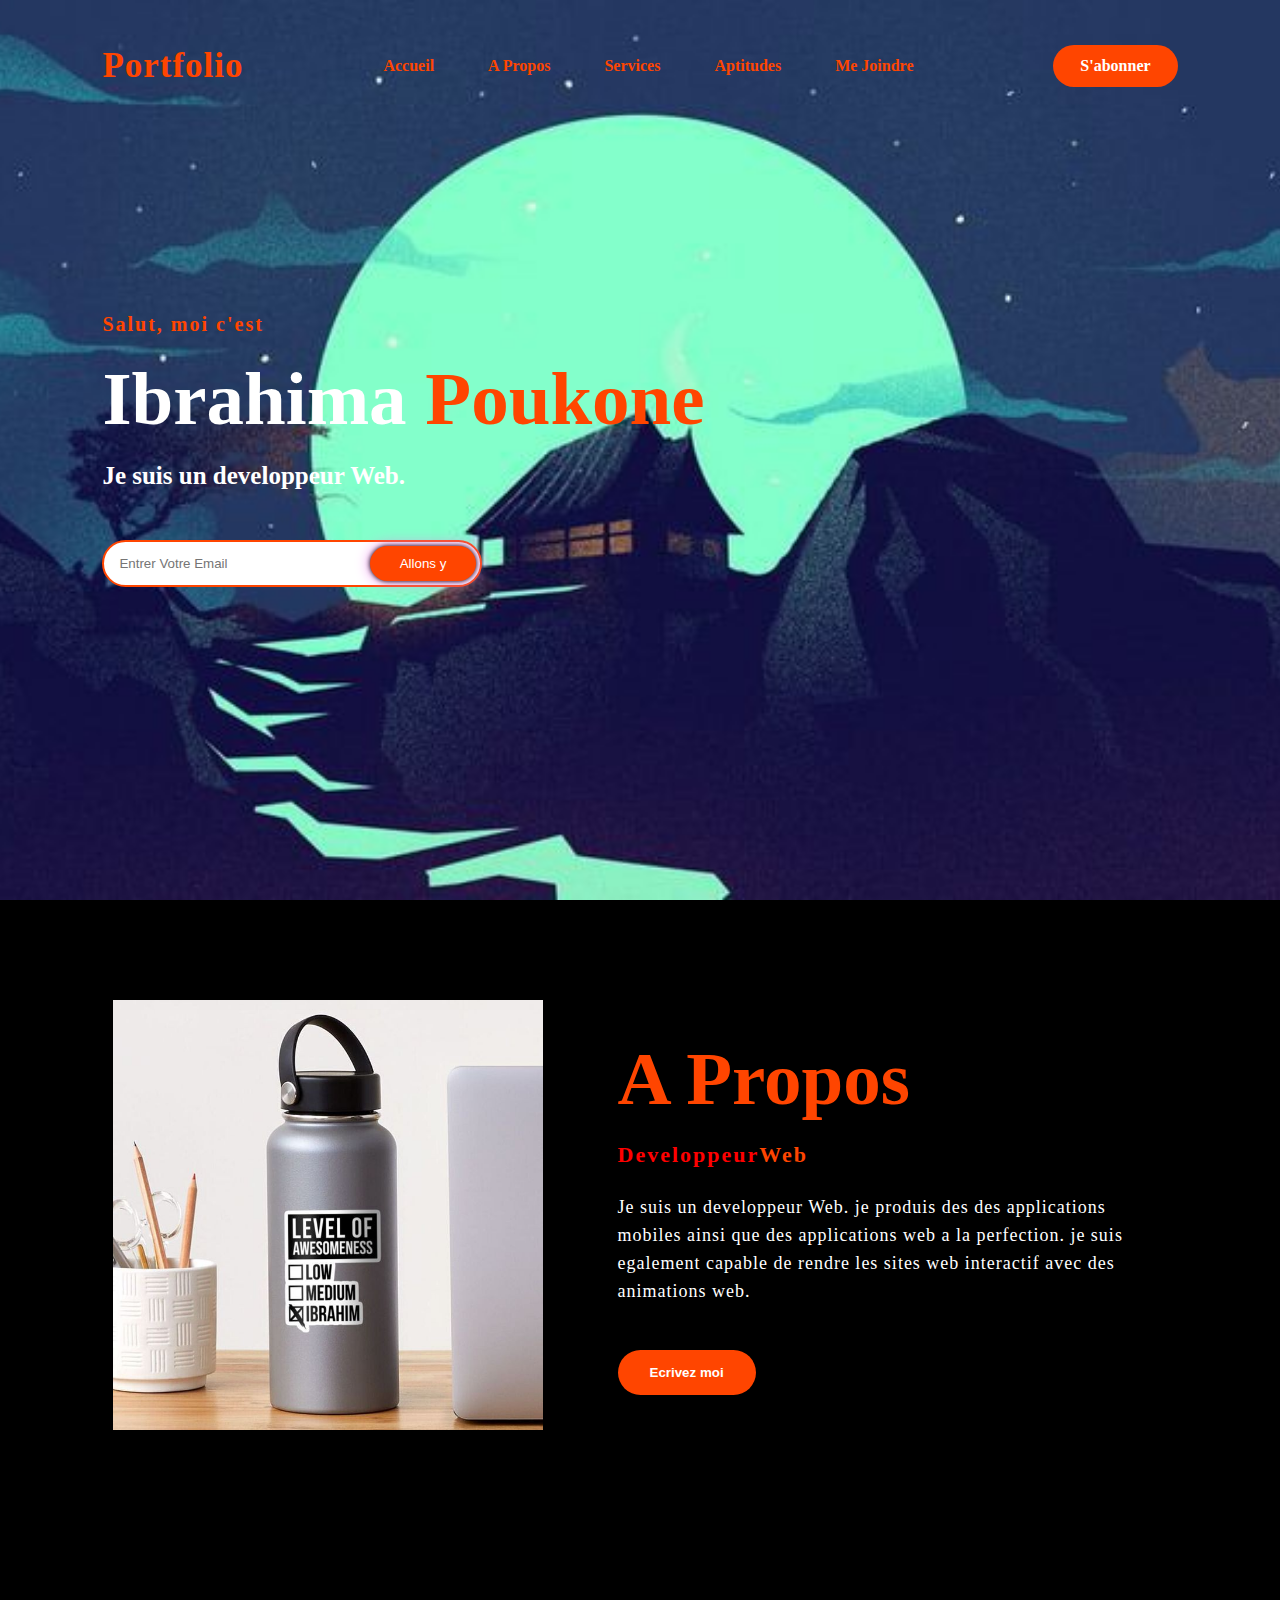
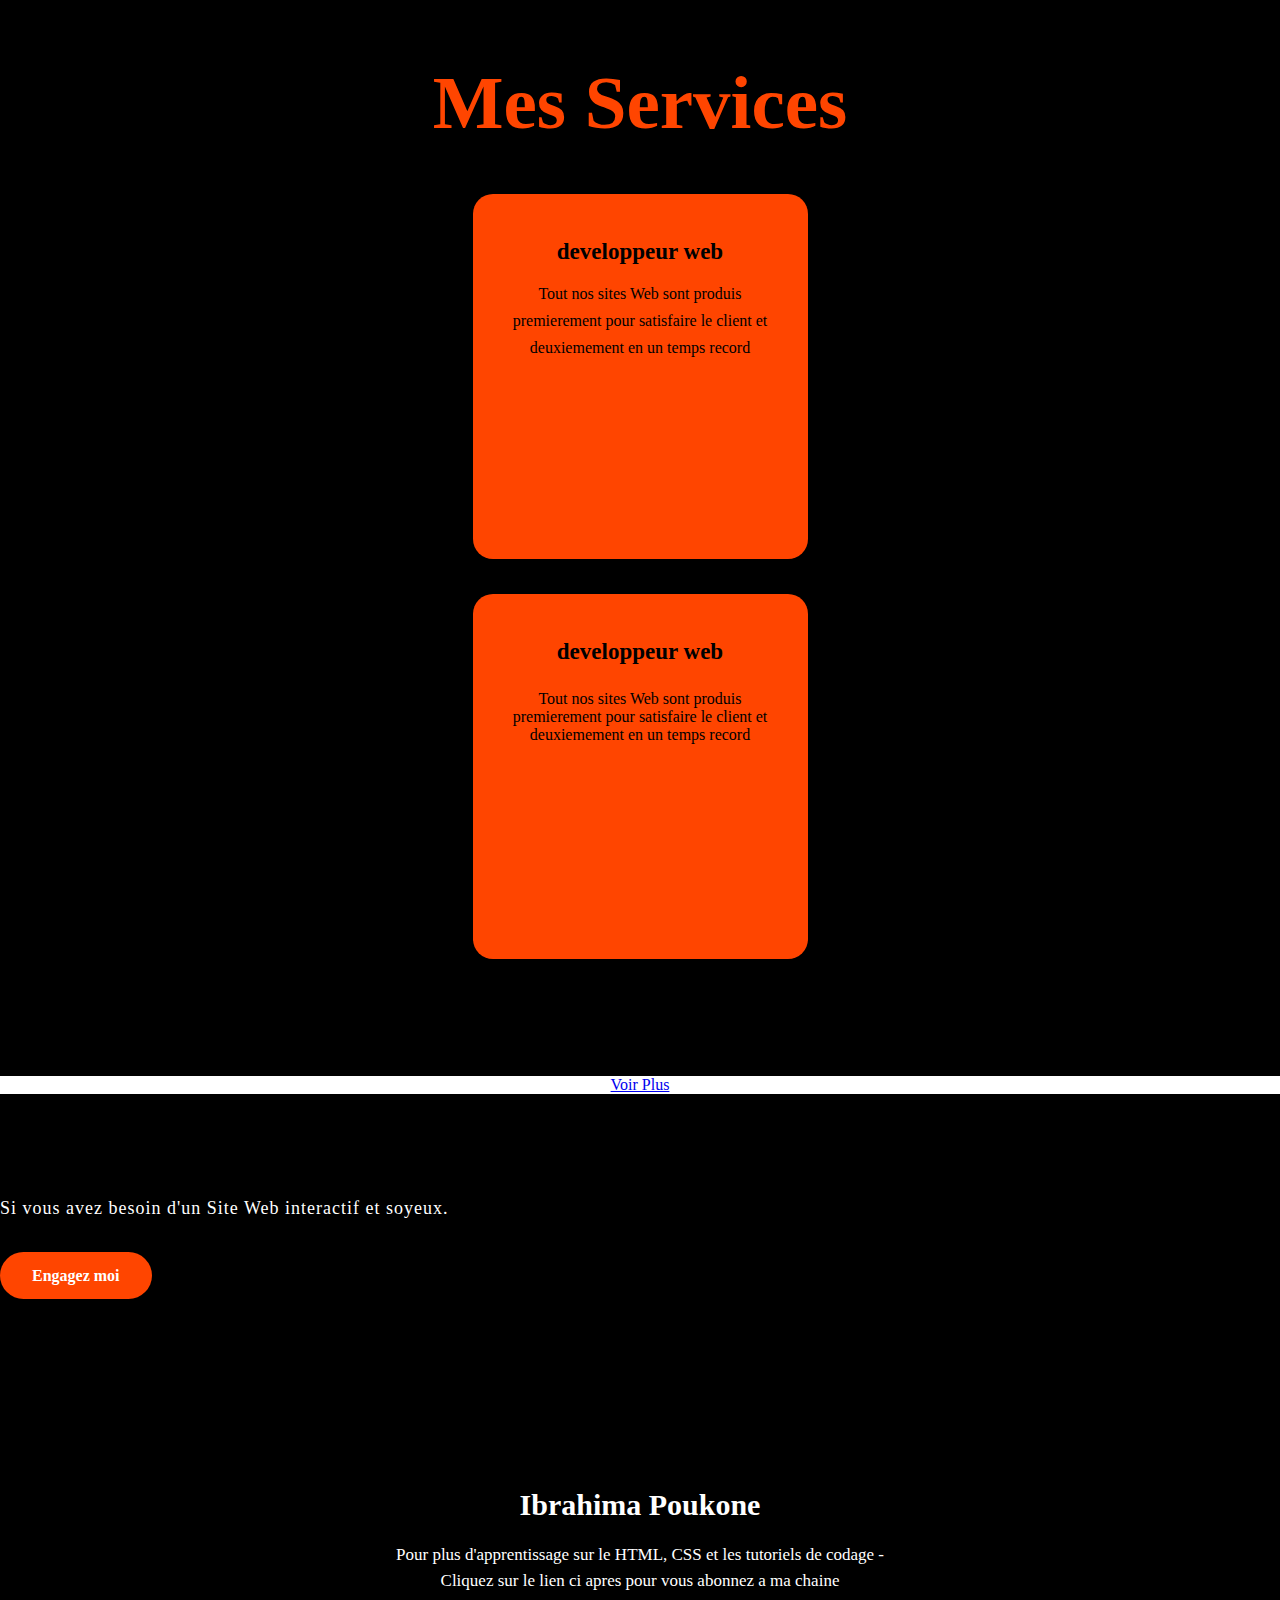
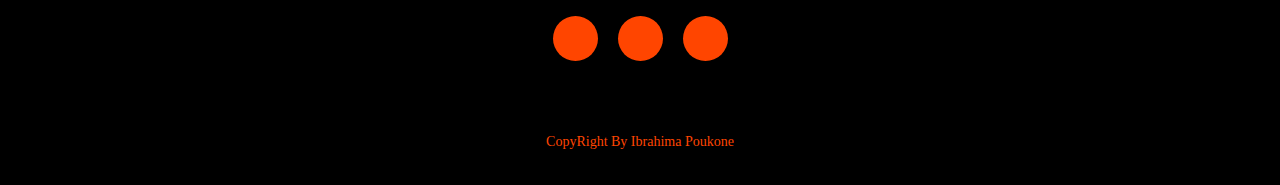
==== portfolio_ibrahima/Portfolio.html @ d2eabe91 "Ajout du portfolio Ibrahima" ====
<!DOCTYPE html>
<html lang="fr">
<head>
    <meta charset="UTF-8">
    <meta http-equiv="X-UA-Compatible" content="IE=edge">
    <meta name="viewport" content="width=device-width, initial-scale=1.0">
    <title>Portfolio Website</title>
    <link rel="preconnect" href="https://fonts.gstatic.com">
    <link rel="stylesheet" type="text/css" href="//fonts.googleapis.com/css?family=Josefin+Sans">
    <link rel="stylesheet" type="text/css" href="style.css">
    <link rel="stylesheet" href="https://cdnjs.cloudflare.com/ajax/libs/font-awesome/6.1.1/css/all.min.css" integrity="sha512-KfkfwYDsLkIlwQp6LFnl8zNdLGxu9YAA1QvwINks4PhcElQSvqcyVLLD9aMhXd13uQjoXtEKNosOWaZqXgel0g==" crossorigin="anonymous" referrerpolicy="no-referrer" />
</head>
<body>

    <div class="hero">
        <nav>
            <h2 class="logo">Portfolio</h2>
            <ul>
               <li><a href="#">Accueil</a></li>
               <li><a href="#about">A propos</a></li>
               <li><a href="#service">Services</a></li>
               <li><a href="#service">Aptitudes</a></li>
               <li><a href="#Me joindre">Me joindre</a></li>
            </ul>
            <a href="#" class="btn">S'abonner</a>
        </nav>

        <div class="content">
            <h4>Salut, moi c'est </h4>
            <h1>Ibrahima<span> Poukone</span></h1>
            <h3>Je suis un developpeur Web.</h3>
            <div class="newslatter">
                <form>
                    <input type="email" name="email" id="mail" placeholder="Entrer Votre Email">
                    <input type="submit" name="soumettre" value="Allons y">
                </form>     
            </div>
        </div>
    </div>
    <section class="about" id="about">
        <div class="main">
            <img src="backg.jpg" alt="backg">
            <div class="about-text">
                <h2>A propos</h2>
                <h5>developpeur<span>Web</span></h5>
                <p>Je suis un developpeur Web. je produis des des applications mobiles
                    ainsi que des applications web a la perfection. je suis egalement capable 
                    de rendre les sites web interactif avec des animations web. 
                </p>
                <button type="button">Ecrivez moi</button>
            </div>

        </div>
    </section> 
    <div class="service" id="service">
        <div class="title">
            <h2>Mes Services</h2>   
        </div>
        <div class="box">
            <div class="card">
                <i class="fas fa-bars"></i>
                <h5>developpeur web</h5>
                <div class="pra">
                    <p>Tout nos sites Web sont produis premierement pour satisfaire le client 
                        et deuxiemement en un temps record
                    </p>
                </div>
            </div>
        </div>
                    <div class="box">
                        <div class="card">
                            <i class="fa fa-code"></i>
                            <h5>developpeur web</h5>
                            <div class="pra">
                            </div>
                                <p>Tout nos sites Web sont produis premierement pour satisfaire le client 
                                    et deuxiemement en un temps record
                                </p>
                        </div>
                        </div>
                    </div>
                                
                                
                    <p style="text-align: center;">
                      <a class="button" href="#">Voir Plus</a>
                    </p>
                </div> 
            </div>
        </div>
        
    </div> 
    <div class="Mejoindre" id="Me joindre">
        <p>Si vous avez besoin d'un Site Web interactif et soyeux.</p>
        <a class="button-two" href="#">Engagez moi</a>
    </div>
    <footer>
        <p>Ibrahima Poukone</p>
        <p>Pour plus d'apprentissage sur le HTML, CSS et les tutoriels de codage - Cliquez sur le lien ci apres pour vous abonnez a ma chaine</p>
        <div class="social">
            <a href="#"><i class="fab fa-facebook-f"></i></a>
            <a href="#"><i class="fab fa-instagram"></i></a>
            <a href="#"><i class="fab fa-dribbble"></i></a>
        </div>
        <p class="end">CopyRight By Ibrahima Poukone</p>

    </footer>
    
</body>
</html>
---- portfolio_ibrahima/style.css ----
*{
    padding: 0;
    margin: 0;
    font-family: , 'Josefin Sans', sans-serif; Sans-serif;
    box-sizing: border-box;
 }
 .hero{
     height: 100vh;
     width: 100%;
     background-image:url( background.jpg);
     background-size: cover;
     background-position: center;
 }
 nav{
     display: flex;
     align-items: center;
     justify-content: space-between ;
     padding-top: 45px;
     padding-left: 8%;
     padding-right: 8%;     
 }
 .logo{
     color: orangered ;
     font-size: 35px;
     letter-spacing: 1px;
     cursor: pointer;
 } 
 nav ul li{
     list-style-type: none;
     display: inline-block; 
     padding: 10px  25px;   
 }
 nav ul li a{
     color: orangered;
     text-decoration: double;
     font-weight: bold;
     text-transform: capitalize;
 }
 nav ul li a:hover{
     color: black;
     transition: .4s ;
 }
 .btn{
     background-color: orangered;
     color: white;
     text-decoration: double;
     border: 2px solid transparent;
     font-weight: bold;
     padding: 10px 25px;
     border-radius: 30px;
     transition: transform .4s;
 }
 .btn:hover{
     transform: scale(1.2);
 }
 .content{
     position: absolute;
     top: 50%;
     left: 8%;transform: translateY(-50%);
 }
 h1{
     color: white;
     margin: 20px 0px 20px;
     font-size: 75px;
 }
 h3{
     color: white;
     font-size: 25px;
     margin-bottom: 50px;
 }
 h4{
     color: orangered;
     font-size: 20px;
     letter-spacing: 2px;
 }
 .newslatter form{
     width: 380px;
     max-width: 100%;
     position: relative;
 }
 .newslatter form input:first-child{
     display: inline-block;
     width: 100%;
     padding: 14px 130px 14px 15px;
     border: 2px solid orangered;
     outline: none;
     border-radius: 30px;
 }
 .newslatter form input:last-child{
     position: absolute;
     display: inline-block;
     outline: none;
     border: none;  
     padding: 10px 30px;
    border-radius: 30px;
    background-color: orangered;   
    color: white;
    box-shadow: 0px 0px 5px black,0px 0px 15px violet;
    top: 6px;
    right: 6px;
 }
 span{
     color: orangered;
 }
 .about{
  width: 100%;
  padding: 100px 0px;
  background-color: black;   
 }
 .about img{
     height: auto;
     width: 430px;
 }
 .about-text{
     width: 550px;  
 }
 .main{
     width: 1130px;
     max-width: 95%;
     margin: 0 auto;
     display: flex;
     align-items: center;
     justify-content: space-around;  
 }
 .about-text h2{
     color: orangered;
     font-size: 75px;
     text-transform: capitalize;
     margin-bottom: 20px;
 }
 .about-text h5{
     color: red;
     letter-spacing: 2px;
     font-size: 22px;
     margin-bottom: 25px;
     text-transform: capitalize;
 }
 .about-text p{
     color: white;
     letter-spacing: 1px;
     line-height: 28px;
     font-size: 18px;
     margin-bottom: 45px;
 }
 button{
     background-color:orangered ;
     color: white;
     text-decoration: none;
     border: 2px solid transparent ;
     font-weight: bold;
     padding: 13px 30px;
     border-radius: 30px;
     transition: .4s;
 }
 button:hover{
     background-color: transparent;
     border: 2px solid orangered;
     cursor: pointer;
 }
.service{
    background: black;
    width: 100%;
    padding: 100px 0px;
}
.title h2{
    color: orangered;
    font-size: 75px;
    width: 1130px;
    margin: 30px auto;
    text-align: center;
}
.box{
    display: flex;
    justify-content: center; 
    align-items: center;
    min-height: 400px;
}
.card{
    height: 365px;
    width: 335px;
    padding: 20px 35px;
    background: orangered;
    border-radius: 20px;
    margin: 15px;
    position: relative;
    overflow: hidden;
    text-align: center;

}
.card i{
    font-size: 50px;
    display: block;
    text-align: center;
    margin:25px 0px ;
}
h5{
    color: black;
    font-size: 23px;
    margin-bottom: 15px;
}
.pra{
    font-size: 16px;
    line-height: 27px;
    margin-bottom: 25px;
}
.card.button{
    background-color:orangered ;
     color: white;
     text-decoration: none;
     border: 2px solid transparent ;
     font-weight: bold;
     padding: 13px 30px;
     border-radius: 30px;
     transition: .4s;
}
.contact-me{
    width: 100%;
    height: 290px;
    background: orangered;
    display: flex;
    align-items: center;
    flex-direction: column;
    justify-content: center;
}
.contact-me p{
    color: white;
    font-size: 30px;
    font-weight: bold;   
}
.contact-me .button-two{
    background-color:orangered ;
    color: white;
    text-decoration: none;
    border: 2px solid transparent ;
    font-weight: bold;
    padding: 13px 30px;
    border-radius: 30px;
    transition: .4s; 
}
.contact-me .button-two:hover{
    background-color: transparent;
    border: 2px solid orangered;
    cursor: pointer;
}
footer{
    position: relative;
    width: 100% ;
    height: 400px;
    background: black;
    display: flex;
    flex-direction: column;
    align-items: center;
    justify-content: center;  
}
footer p:nth-child(1){
    font-size:30px ;
    color: white;
    margin-bottom: 20px;
    font-weight: bold;  
}
footer p:nth-child(2){
    color: white;
    font-size: 17px;
    width: 500px;
    text-align: center;
    line-height: 26px;
}
.social{
    display: flex;
}
.social a{
    width: 45px;
    height: 45px;
    display: flex;
    align-items: center;
    justify-content: center;
    background: orangered;
    border-radius: 50%;
    margin: 22px 10px;
    color: white;
    text-decoration: none;
    font-size: 20px;   
}
,.social a:hover{
    transform: scale(1.3);
    transition: .3s;   
}
.end{
    position: absolute;
    color:orangered ;
    bottom: 35px;
    font-size: 14px;
}
.Mejoindre p{
    color: white;
    letter-spacing: 1px;
    line-height: 28px;
    font-size: 18px;
    margin-bottom: 45px;
}
.Mejoindre a{
    background-color:orangered ;
    color: white;
    text-decoration: none;
    border: 2px solid transparent ;
    font-weight: bold;
    padding: 13px 30px;
    border-radius: 30px;
    transition: .4s;
    text-align: center;
}
.Mejoindre{
    width: 100%;
    padding: 100px 0px;
    background-color: black;
}
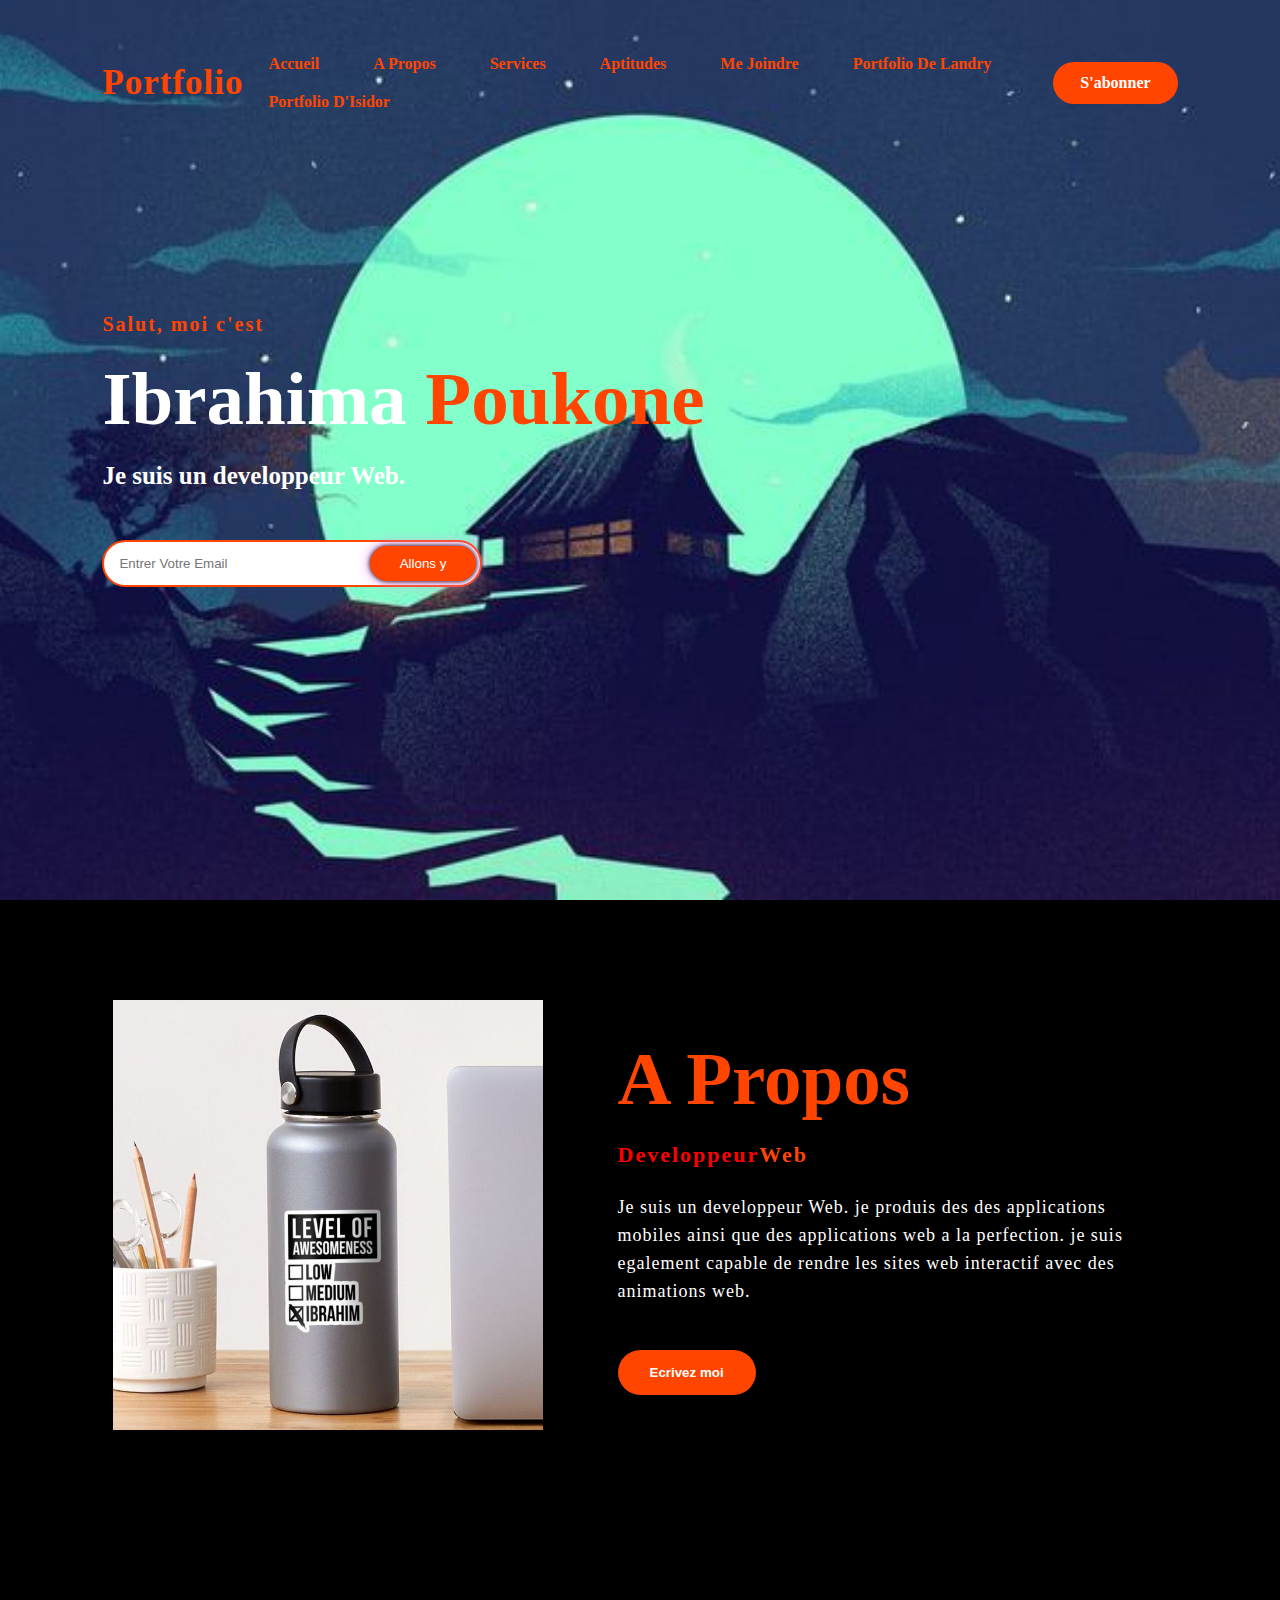
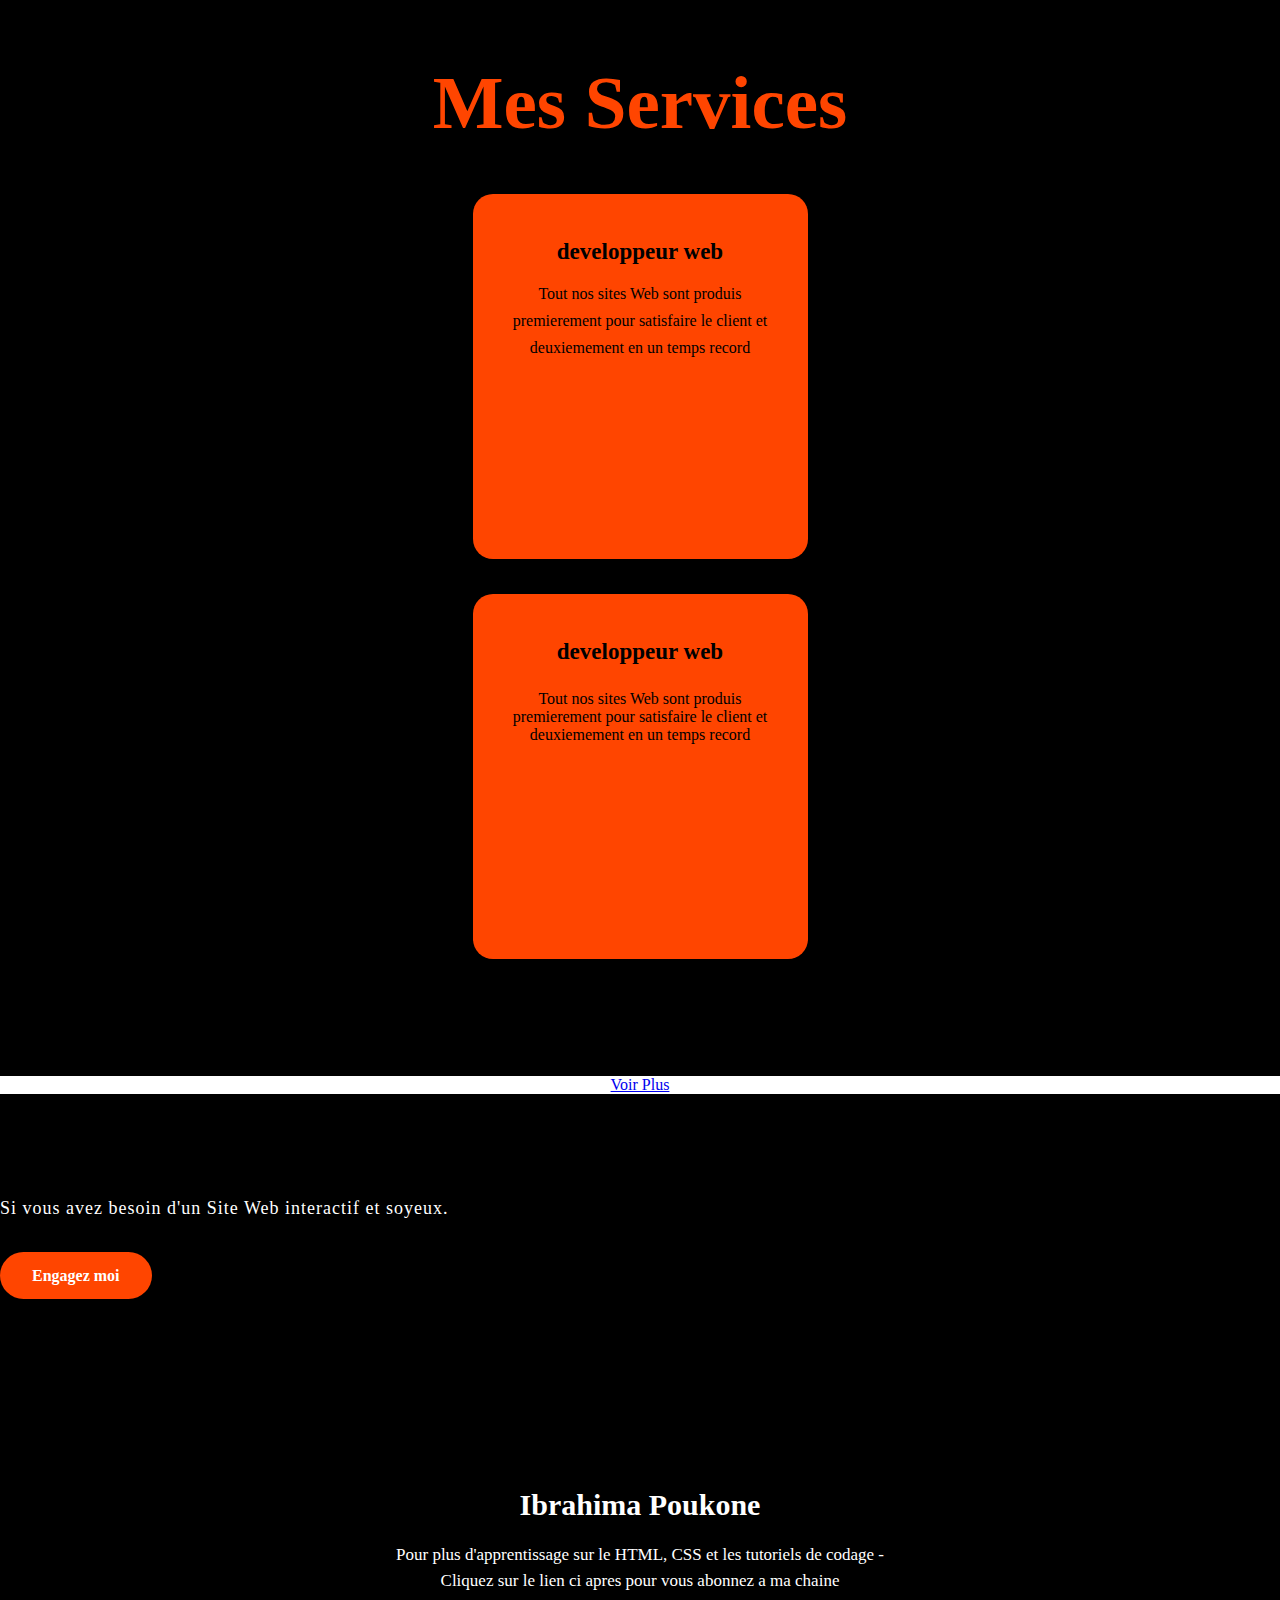
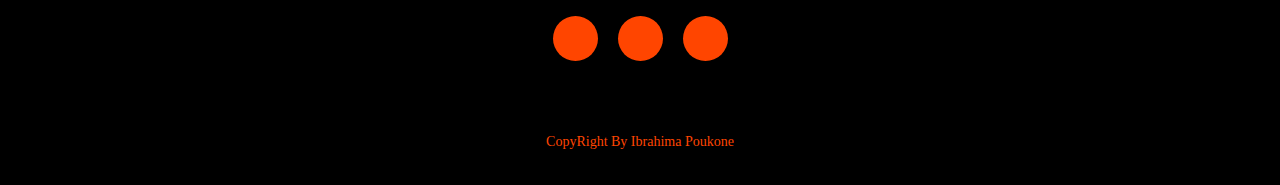
==== commit 502c2c9b: "Ajout du portfolio D'Isidor" ====
--- a/portfolio_ibrahima/Portfolio.html
+++ b/portfolio_ibrahima/Portfolio.html
@@ -21,6 +21,8 @@
                <li><a href="#service">Services</a></li>
                <li><a href="#service">Aptitudes</a></li>
                <li><a href="#Me joindre">Me joindre</a></li>
+               <li><a href="../PortfolioDeLandry/portfolioDeLandry.html">Portfolio de Landry</a></li>
+               <li><a href="../Portfolio  Kaouvoun/kaouvoun isidor.html">Portfolio d'Isidor</a></li>
             </ul>
             <a href="#" class="btn">S'abonner</a>
         </nav>
